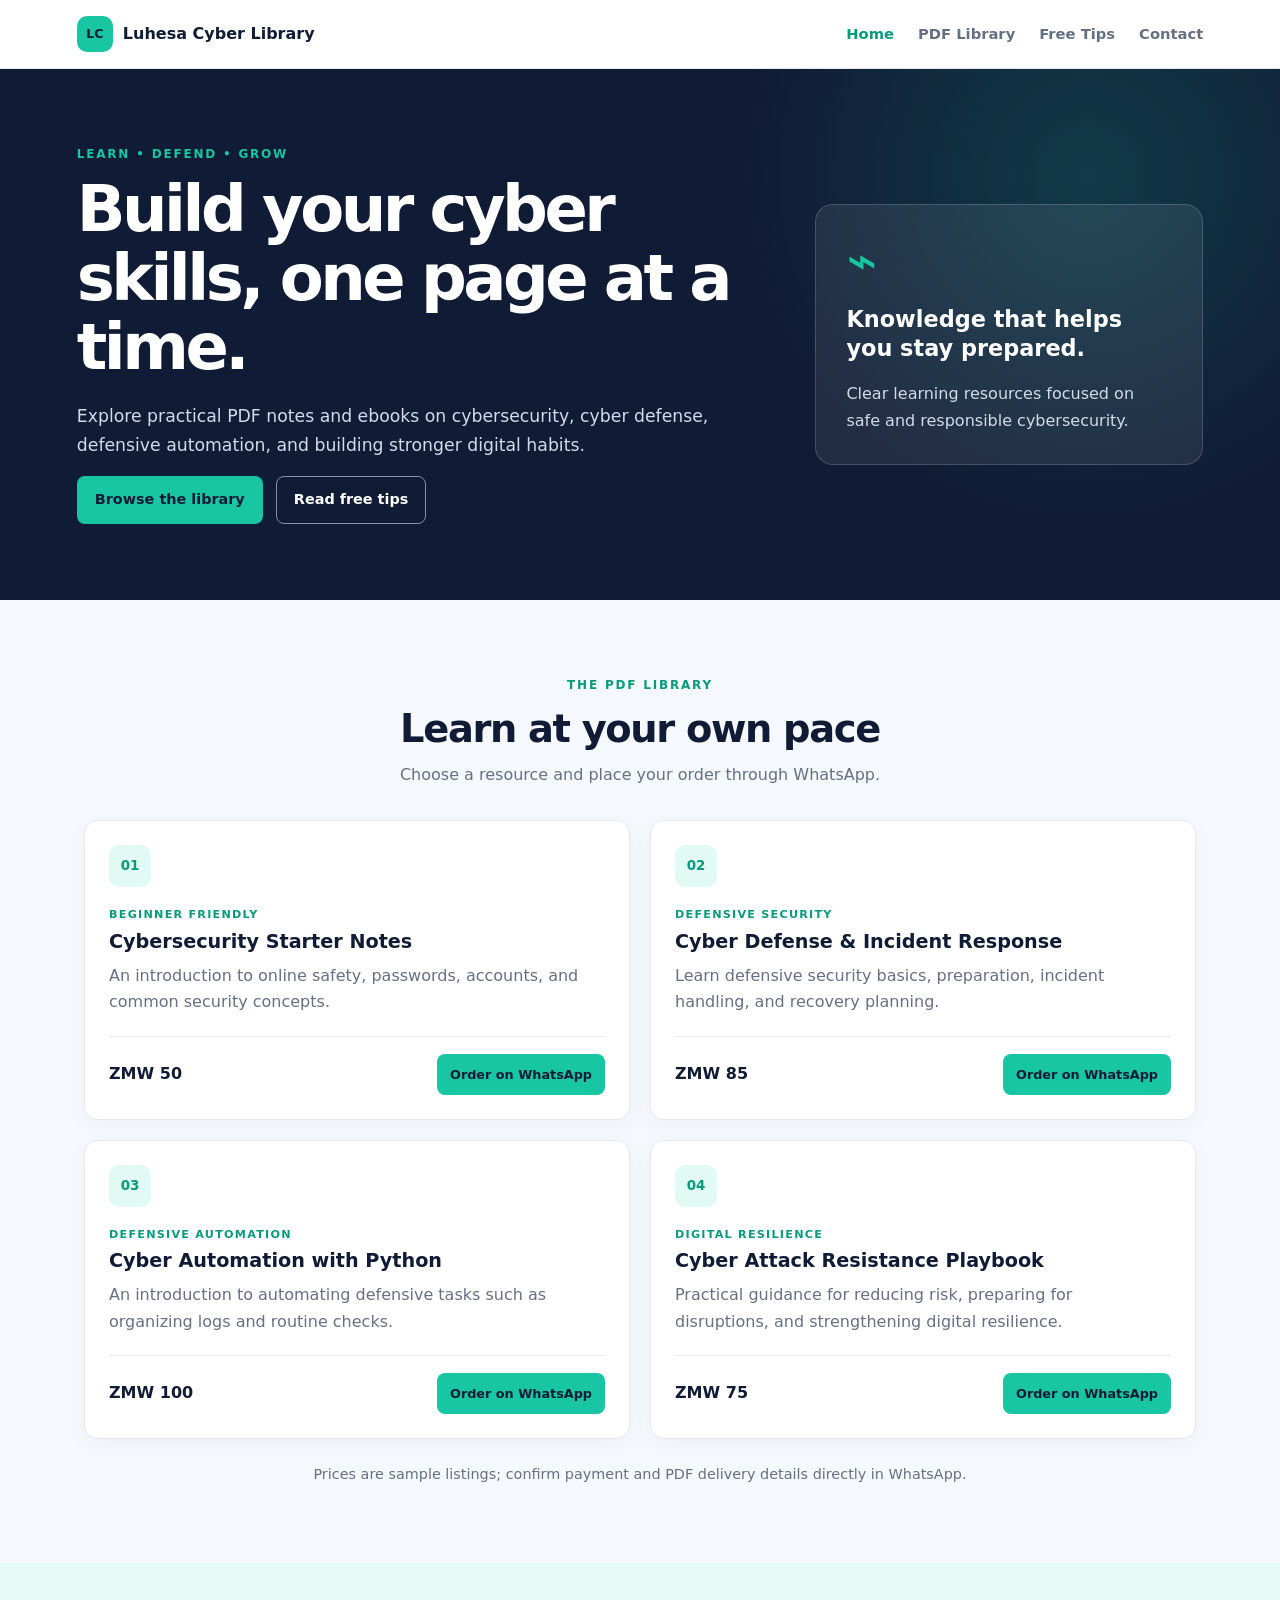
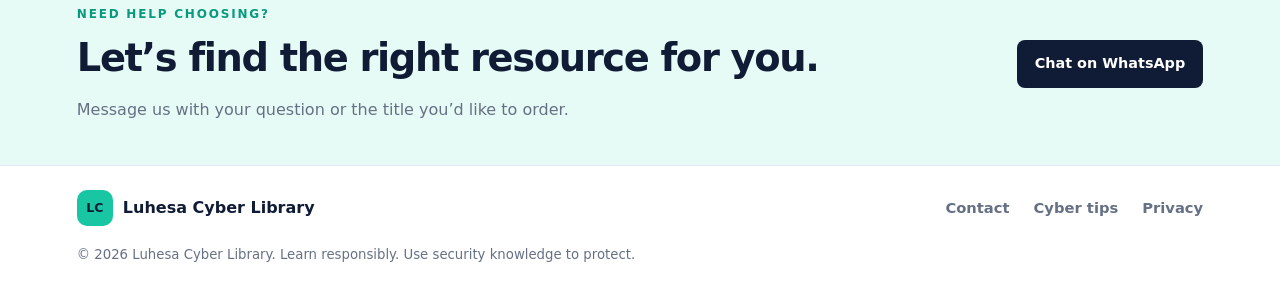
==== index.html @ 553027de "Add cybersecurity PDF storefront website" ====
<!DOCTYPE html>
<html lang="en">
<head>
  <meta charset="UTF-8">
  <meta name="viewport" content="width=device-width, initial-scale=1">
  <meta name="description" content="PDF notes and ebooks about cybersecurity, cyber defense, defensive automation, and cyber resilience.">
  <title>Luhesa Cyber Library | Cybersecurity PDFs</title>
  <link rel="stylesheet" href="style.css">
</head>
<body>
  <header class="site-header">
    <a class="brand" href="index.html"><span class="brand-mark">LC</span> Luhesa Cyber Library</a>
    <nav aria-label="Main navigation">
      <a href="index.html" aria-current="page">Home</a>
      <a href="#books">PDF Library</a>
      <a href="tips.html">Free Tips</a>
      <a href="contact.html">Contact</a>
    </nav>
  </header>
  <main>
    <section class="hero">
      <div>
        <p class="eyebrow">LEARN • DEFEND • GROW</p>
        <h1>Build your cyber skills, one page at a time.</h1>
        <p class="hero-intro">Explore practical PDF notes and ebooks on cybersecurity, cyber defense, defensive automation, and building stronger digital habits.</p>
        <a class="button button-primary" href="#books">Browse the library</a>
        <a class="button button-outline" href="tips.html">Read free tips</a>
      </div>
      <aside class="hero-card">
        <span class="hero-icon" aria-hidden="true">⌁</span>
        <h2>Knowledge that helps you stay prepared.</h2>
        <p>Clear learning resources focused on safe and responsible cybersecurity.</p>
      </aside>
    </section>
    <section class="section" id="books">
      <div class="section-heading">
        <p class="eyebrow">THE PDF LIBRARY</p>
        <h2>Learn at your own pace</h2>
        <p>Choose a resource and place your order through WhatsApp.</p>
      </div>
      <div class="product-grid">
        <article class="product-card">
          <div class="product-icon">01</div><p class="category">BEGINNER FRIENDLY</p>
          <h3>Cybersecurity Starter Notes</h3>
          <p>An introduction to online safety, passwords, accounts, and common security concepts.</p>
          <div class="product-bottom"><strong class="price">ZMW 50</strong><a class="button button-small" href="https://wa.me/260964242278?text=Hello%2C%20I%27d%20like%20to%20order%20Cybersecurity%20Starter%20Notes.">Order on WhatsApp</a></div>
        </article>
        <article class="product-card">
          <div class="product-icon">02</div><p class="category">DEFENSIVE SECURITY</p>
          <h3>Cyber Defense &amp; Incident Response</h3>
          <p>Learn defensive security basics, preparation, incident handling, and recovery planning.</p>
          <div class="product-bottom"><strong class="price">ZMW 85</strong><a class="button button-small" href="https://wa.me/260964242278?text=Hello%2C%20I%27d%20like%20to%20order%20Cyber%20Defense%20and%20Incident%20Response.">Order on WhatsApp</a></div>
        </article>
        <article class="product-card">
          <div class="product-icon">03</div><p class="category">DEFENSIVE AUTOMATION</p>
          <h3>Cyber Automation with Python</h3>
          <p>An introduction to automating defensive tasks such as organizing logs and routine checks.</p>
          <div class="product-bottom"><strong class="price">ZMW 100</strong><a class="button button-small" href="https://wa.me/260964242278?text=Hello%2C%20I%27d%20like%20to%20order%20Cyber%20Automation%20with%20Python.">Order on WhatsApp</a></div>
        </article>
        <article class="product-card">
          <div class="product-icon">04</div><p class="category">DIGITAL RESILIENCE</p>
          <h3>Cyber Attack Resistance Playbook</h3>
          <p>Practical guidance for reducing risk, preparing for disruptions, and strengthening digital resilience.</p>
          <div class="product-bottom"><strong class="price">ZMW 75</strong><a class="button button-small" href="https://wa.me/260964242278?text=Hello%2C%20I%27d%20like%20to%20order%20Cyber%20Attack%20Resistance%20Playbook.">Order on WhatsApp</a></div>
        </article>
      </div>
      <p class="order-note">Prices are sample listings; confirm payment and PDF delivery details directly in WhatsApp.</p>
    </section>
    <section class="callout">
      <div><p class="eyebrow">NEED HELP CHOOSING?</p><h2>Let’s find the right resource for you.</h2><p>Message us with your question or the title you’d like to order.</p></div>
      <a class="button button-light" href="https://wa.me/260964242278?text=Hello%2C%20I%20have%20a%20question%20about%20your%20PDF%20resources.">Chat on WhatsApp</a>
    </section>
  </main>
  <footer class="site-footer">
    <a class="brand" href="index.html"><span class="brand-mark">LC</span> Luhesa Cyber Library</a>
    <div class="footer-links"><a href="contact.html">Contact</a><a href="tips.html">Cyber tips</a><a href="privacy.html">Privacy</a></div>
    <p>© 2026 Luhesa Cyber Library. Learn responsibly. Use security knowledge to protect.</p>
  </footer>
</body>
</html>
---- style.css ----
:root {
  --navy: #101b35;
  --navy-light: #1b2b4d;
  --teal: #18c6a3;
  --teal-dark: #079a7d;
  --ink: #1b2540;
  --muted: #667085;
  --paper: #f5f8fc;
  --white: #fff;
  --line: #e4e9f1;
  --shadow: 0 16px 38px rgba(16, 27, 53, .09);
}
* { box-sizing: border-box; }
html { scroll-behavior: smooth; }
body { margin: 0; background: var(--paper); color: var(--ink); font-family: Inter, ui-sans-serif, system-ui, -apple-system, BlinkMacSystemFont, "Segoe UI", sans-serif; line-height: 1.65; }
a { color: inherit; }
.site-header { align-items: center; background: var(--white); border-bottom: 1px solid var(--line); display: flex; justify-content: space-between; padding: 16px max(6%, calc((100% - 1160px) / 2)); }
.brand { align-items: center; color: var(--navy); display: inline-flex; font-size: 1rem; font-weight: 800; gap: 10px; text-decoration: none; }
.brand-mark { align-items: center; background: var(--teal); border-radius: 10px; color: var(--navy); display: inline-flex; font-size: .78rem; height: 36px; justify-content: center; width: 36px; }
nav, .footer-links { align-items: center; display: flex; flex-wrap: wrap; gap: 24px; }
nav a, .footer-links a { color: var(--muted); font-size: .92rem; font-weight: 650; text-decoration: none; }
nav a:hover, nav a[aria-current="page"], .footer-links a:hover { color: var(--teal-dark); }
.hero { align-items: center; background: radial-gradient(circle at 85% 20%, rgba(24,198,163,.18), transparent 30%), var(--navy); color: var(--white); display: grid; gap: 60px; grid-template-columns: 1.4fr .8fr; min-height: 430px; padding: 76px max(6%, calc((100% - 1160px) / 2)); }
.hero h1 { font-size: clamp(2.4rem, 5vw, 4.3rem); letter-spacing: -.055em; line-height: 1.08; margin: 10px 0 20px; max-width: 720px; }
.hero-intro { color: #d3dbea; font-size: 1.08rem; max-width: 650px; }
.eyebrow { color: var(--teal-dark); font-size: .75rem; font-weight: 850; letter-spacing: .15em; margin: 0 0 10px; }
.hero .eyebrow { color: var(--teal); }
.button { align-items: center; border: 1px solid transparent; border-radius: 8px; display: inline-flex; font-size: .9rem; font-weight: 750; justify-content: center; padding: 11px 17px; text-decoration: none; transition: transform .15s ease, background .15s ease; }
.button:hover { transform: translateY(-2px); }
.button-primary, .button-small { background: var(--teal); color: var(--navy); }
.button-primary:hover, .button-small:hover { background: #43dfbd; }
.button-outline { border-color: #8390a9; color: var(--white); margin-left: 8px; }
.button-outline:hover { background: rgba(255,255,255,.08); }
.hero-card { background: rgba(255,255,255,.08); border: 1px solid rgba(255,255,255,.16); border-radius: 18px; padding: 30px; }
.hero-icon { color: var(--teal); display: block; font-size: 3.2rem; line-height: 1; }
.hero-card h2 { font-size: 1.4rem; line-height: 1.3; }
.hero-card p { color: #d3dbea; margin-bottom: 0; }
.section { margin: 0 auto; max-width: 1160px; padding: 76px 24px; }
.section-heading { margin-bottom: 32px; text-align: center; }
.section-heading h2, .callout h2, .page-heading h1 { color: var(--navy); font-size: clamp(1.9rem, 3vw, 2.6rem); letter-spacing: -.035em; line-height: 1.2; margin: 0 0 10px; }
.section-heading > p:last-child { color: var(--muted); margin: 0; }
.product-grid { display: grid; gap: 20px; grid-template-columns: repeat(2, 1fr); }
.product-card { background: var(--white); border: 1px solid var(--line); border-radius: 14px; box-shadow: 0 6px 20px rgba(16,27,53,.035); display: flex; flex-direction: column; padding: 24px; }
.product-icon { align-items: center; background: #e1fbf4; border-radius: 10px; color: var(--teal-dark); display: flex; font-size: .84rem; font-weight: 850; height: 42px; justify-content: center; width: 42px; }
.category { color: var(--teal-dark); font-size: .7rem; font-weight: 850; letter-spacing: .11em; margin: 19px 0 4px; }
.product-card h3 { color: var(--navy); font-size: 1.2rem; line-height: 1.35; margin: 0 0 8px; }
.product-card > p:not(.category) { color: var(--muted); margin: 0 0 20px; }
.product-bottom { align-items: center; border-top: 1px solid var(--line); display: flex; gap: 12px; justify-content: space-between; margin-top: auto; padding-top: 17px; }
.price { color: var(--navy); white-space: nowrap; }
.button-small { font-size: .8rem; padding: 9px 12px; }
.order-note { color: var(--muted); font-size: .9rem; margin: 24px 0 0; text-align: center; }
.callout { align-items: center; background: #e7fbf6; display: flex; gap: 24px; justify-content: space-between; padding: 42px max(6%, calc((100% - 1160px) / 2)); }
.callout p:last-child { color: var(--muted); margin-bottom: 0; }
.button-light { background: var(--navy); color: var(--white); flex-shrink: 0; }
.button-light:hover { background: var(--navy-light); }
.site-footer { align-items: center; background: var(--white); border-top: 1px solid var(--line); display: flex; flex-wrap: wrap; gap: 18px 30px; justify-content: space-between; padding: 24px max(6%, calc((100% - 1160px) / 2)); }
.site-footer > p { color: var(--muted); flex-basis: 100%; font-size: .83rem; margin: 0; }
.page-main { margin: 0 auto; max-width: 900px; min-height: 60vh; padding: 66px 24px 80px; }
.page-heading { margin-bottom: 30px; }
.page-heading > p:last-child { color: var(--muted); font-size: 1.05rem; max-width: 700px; }
.content-card { background: var(--white); border: 1px solid var(--line); border-radius: 14px; box-shadow: var(--shadow); margin: 18px 0; padding: 26px; }
.content-card h2, .content-card h3 { color: var(--navy); line-height: 1.3; }
.content-card h2:first-child, .content-card h3:first-child { margin-top: 0; }
.content-card p, .content-card li { color: #596579; }
.content-card li { margin: 8px 0; }
.contact-actions { display: flex; flex-wrap: wrap; gap: 12px; margin-top: 20px; }
.text-link { color: var(--teal-dark); font-weight: 700; }
@media (max-width: 760px) {
  .site-header { align-items: flex-start; flex-direction: column; gap: 14px; }
  nav { gap: 12px 18px; }
  .hero { gap: 30px; grid-template-columns: 1fr; padding-bottom: 52px; padding-top: 58px; }
  .product-grid { grid-template-columns: 1fr; }
  .callout { align-items: flex-start; flex-direction: column; }
  .site-footer { align-items: flex-start; flex-direction: column; }
}
@media (max-width: 420px) {
  .product-bottom { align-items: flex-start; flex-direction: column; }
  .button-outline { margin: 10px 0 0; }
  .hero-content .button { margin-right: 5px; }
}
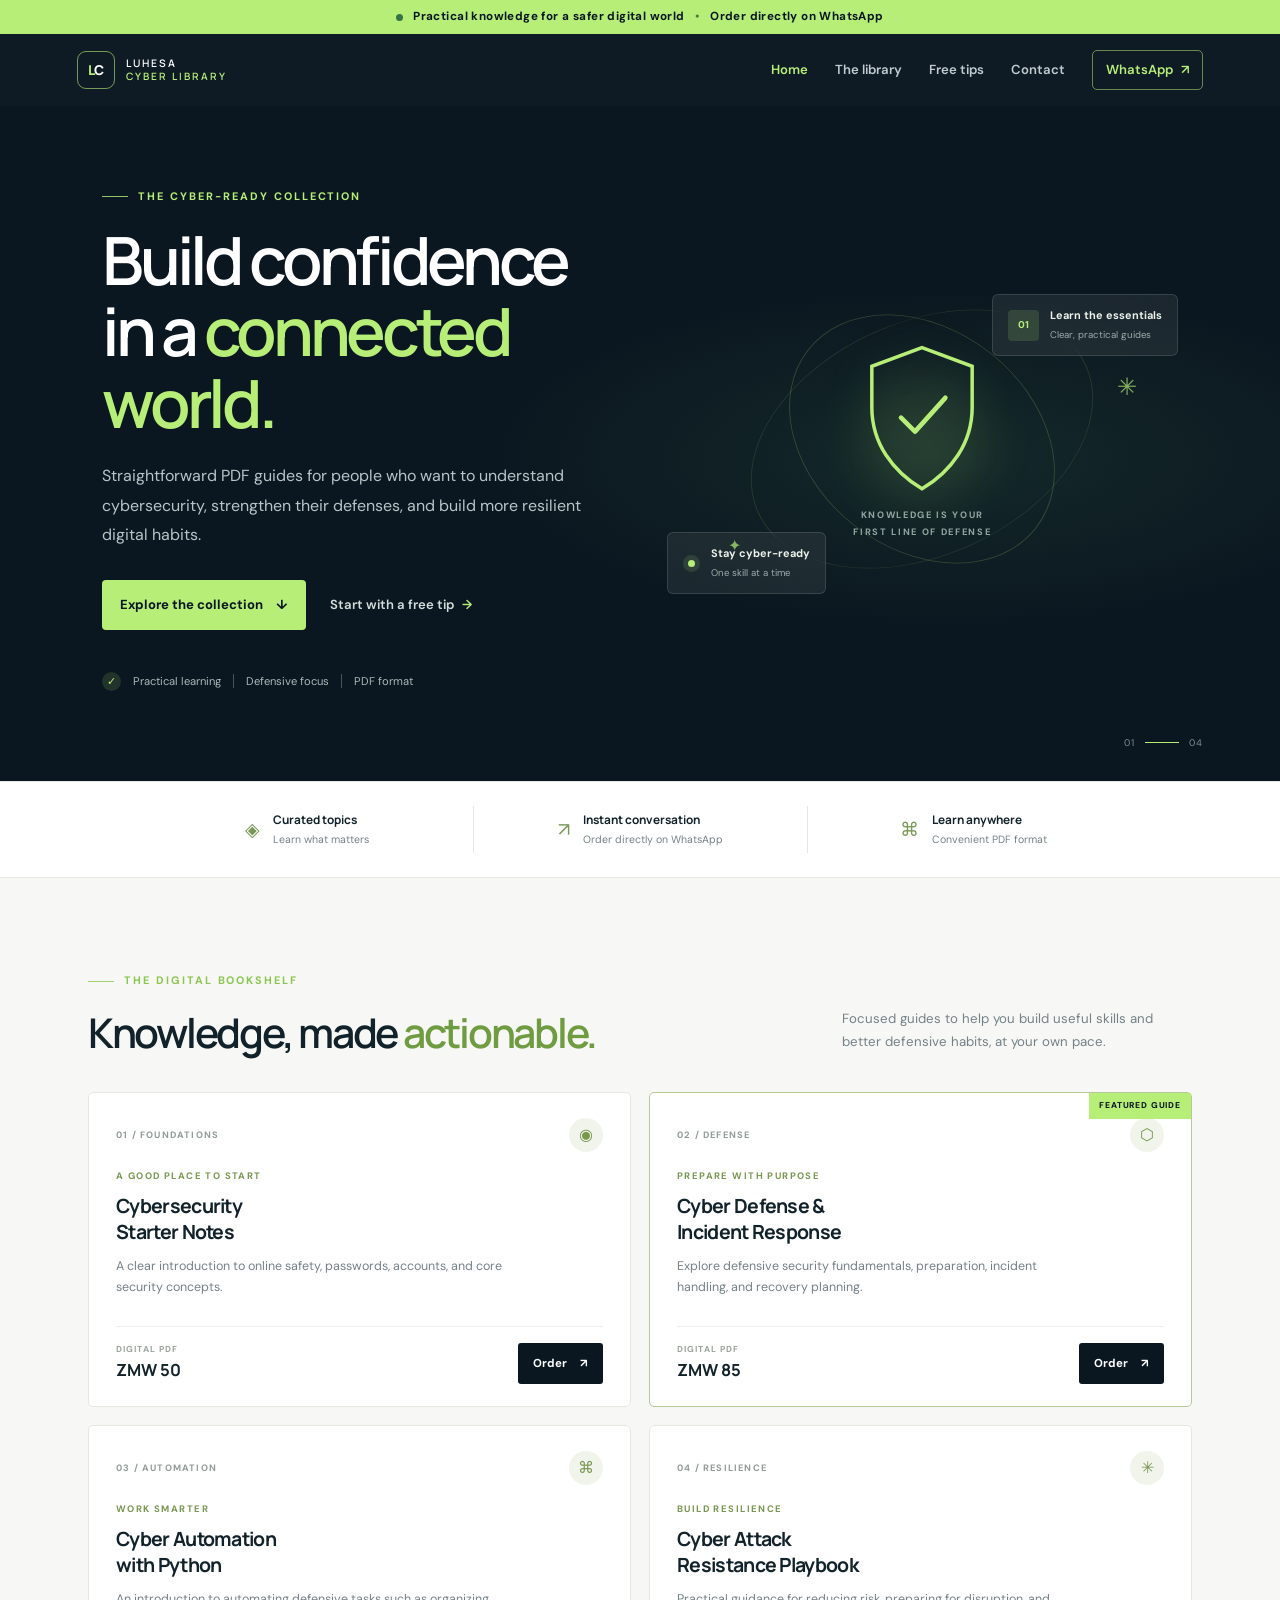
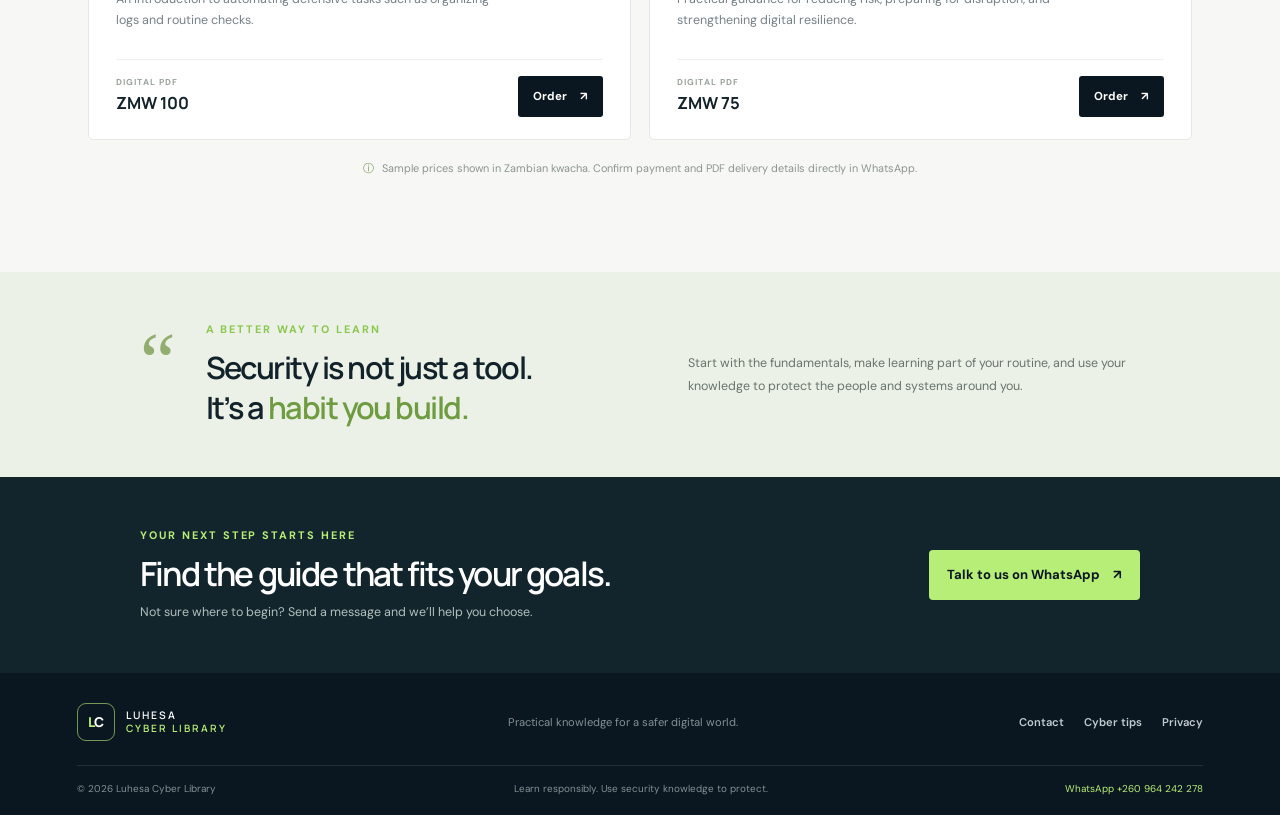
==== commit b6c39e22: "Upgrade storefront to premium design" ====
--- a/index.html
+++ b/index.html
@@ -3,78 +3,93 @@
 <head>
   <meta charset="UTF-8">
   <meta name="viewport" content="width=device-width, initial-scale=1">
-  <meta name="description" content="PDF notes and ebooks about cybersecurity, cyber defense, defensive automation, and cyber resilience.">
-  <title>Luhesa Cyber Library | Cybersecurity PDFs</title>
+  <meta name="description" content="Practical cybersecurity PDF notes and ebooks on cyber defense, defensive automation, and digital resilience.">
+  <meta name="theme-color" content="#0b1720">
+  <title>Luhesa Cyber Library | Practical Cybersecurity Guides</title>
   <link rel="stylesheet" href="style.css">
 </head>
 <body>
+  <div class="announcement"><span class="announcement-dot"></span> Practical knowledge for a safer digital world <span class="announcement-divider">•</span> Order directly on WhatsApp</div>
   <header class="site-header">
-    <a class="brand" href="index.html"><span class="brand-mark">LC</span> Luhesa Cyber Library</a>
+    <a class="brand" href="index.html" aria-label="Luhesa Cyber Library home"><span class="brand-mark">L<span>C</span></span><span class="brand-name">LUHESA <b>CYBER LIBRARY</b></span></a>
     <nav aria-label="Main navigation">
       <a href="index.html" aria-current="page">Home</a>
-      <a href="#books">PDF Library</a>
-      <a href="tips.html">Free Tips</a>
+      <a href="#books">The library</a>
+      <a href="tips.html">Free tips</a>
       <a href="contact.html">Contact</a>
+      <a class="nav-cta" href="https://wa.me/260964242278?text=Hello%2C%20I%27d%20like%20to%20ask%20about%20your%20cybersecurity%20PDF%20library.">WhatsApp <span aria-hidden="true">↗</span></a>
     </nav>
   </header>
+
   <main>
     <section class="hero">
-      <div>
-        <p class="eyebrow">LEARN • DEFEND • GROW</p>
-        <h1>Build your cyber skills, one page at a time.</h1>
-        <p class="hero-intro">Explore practical PDF notes and ebooks on cybersecurity, cyber defense, defensive automation, and building stronger digital habits.</p>
-        <a class="button button-primary" href="#books">Browse the library</a>
-        <a class="button button-outline" href="tips.html">Read free tips</a>
+      <div class="hero-copy">
+        <p class="eyebrow"><span class="eyebrow-line"></span> THE CYBER-READY COLLECTION</p>
+        <h1>Build confidence<br>in a <em>connected world.</em></h1>
+        <p class="hero-intro">Straightforward PDF guides for people who want to understand cybersecurity, strengthen their defenses, and build more resilient digital habits.</p>
+        <div class="hero-actions">
+          <a class="button button-primary" href="#books">Explore the collection <span aria-hidden="true">↓</span></a>
+          <a class="text-action" href="tips.html">Start with a free tip <span aria-hidden="true">→</span></a>
+        </div>
+        <div class="hero-proof"><span class="proof-icon" aria-hidden="true">✓</span><span>Practical learning</span><span class="proof-divider"></span><span>Defensive focus</span><span class="proof-divider"></span><span>PDF format</span></div>
       </div>
-      <aside class="hero-card">
-        <span class="hero-icon" aria-hidden="true">⌁</span>
-        <h2>Knowledge that helps you stay prepared.</h2>
-        <p>Clear learning resources focused on safe and responsible cybersecurity.</p>
-      </aside>
+      <div class="hero-art" aria-label="Cybersecurity learning illustration">
+        <div class="orbit orbit-one"></div><div class="orbit orbit-two"></div>
+        <div class="shield-card"><span class="shield-glow"></span><svg viewBox="0 0 120 140" role="img" aria-label="Shield icon"><path d="M60 8 103 24v35c0 31-18 55-43 70C35 114 17 90 17 59V24L60 8Z" fill="none" stroke="currentColor" stroke-width="3"/><path d="m42 68 12 12 26-29" fill="none" stroke="currentColor" stroke-linecap="round" stroke-linejoin="round" stroke-width="4"/></svg><span class="shield-caption">KNOWLEDGE IS YOUR<br>FIRST LINE OF DEFENSE</span></div>
+        <div class="floating-note note-top"><span class="mini-icon">01</span><span><b>Learn the essentials</b><small>Clear, practical guides</small></span></div>
+        <div class="floating-note note-bottom"><span class="status-pulse"></span><span><b>Stay cyber-ready</b><small>One skill at a time</small></span></div>
+        <span class="art-spark spark-one">✳</span><span class="art-spark spark-two">✦</span>
+      </div>
+      <div class="hero-index">01 <span></span> 04</div>
     </section>
-    <section class="section" id="books">
+
+    <section class="value-strip" aria-label="Store benefits">
+      <div><span class="value-symbol">◈</span><span><b>Curated topics</b><small>Learn what matters</small></span></div>
+      <div><span class="value-symbol">↗</span><span><b>Instant conversation</b><small>Order directly on WhatsApp</small></span></div>
+      <div><span class="value-symbol">⌘</span><span><b>Learn anywhere</b><small>Convenient PDF format</small></span></div>
+    </section>
+
+    <section class="section library-section" id="books">
       <div class="section-heading">
-        <p class="eyebrow">THE PDF LIBRARY</p>
-        <h2>Learn at your own pace</h2>
-        <p>Choose a resource and place your order through WhatsApp.</p>
+        <div><p class="eyebrow"><span class="eyebrow-line"></span> THE DIGITAL BOOKSHELF</p><h2>Knowledge, made <em>actionable.</em></h2></div>
+        <p>Focused guides to help you build useful skills and better defensive habits, at your own pace.</p>
       </div>
       <div class="product-grid">
         <article class="product-card">
-          <div class="product-icon">01</div><p class="category">BEGINNER FRIENDLY</p>
-          <h3>Cybersecurity Starter Notes</h3>
-          <p>An introduction to online safety, passwords, accounts, and common security concepts.</p>
-          <div class="product-bottom"><strong class="price">ZMW 50</strong><a class="button button-small" href="https://wa.me/260964242278?text=Hello%2C%20I%27d%20like%20to%20order%20Cybersecurity%20Starter%20Notes.">Order on WhatsApp</a></div>
+          <div class="product-topline"><span class="product-number">01 / FOUNDATIONS</span><span class="product-symbol">◉</span></div>
+          <p class="category">A GOOD PLACE TO START</p><h3>Cybersecurity<br>Starter Notes</h3>
+          <p class="product-description">A clear introduction to online safety, passwords, accounts, and core security concepts.</p>
+          <div class="product-bottom"><div><small class="price-label">DIGITAL PDF</small><strong class="price">ZMW 50</strong></div><a class="button button-small" href="https://wa.me/260964242278?text=Hello%2C%20I%27d%20like%20to%20order%20Cybersecurity%20Starter%20Notes.">Order <span aria-hidden="true">↗</span></a></div>
+        </article>
+        <article class="product-card featured-card">
+          <div class="featured-ribbon">FEATURED GUIDE</div><div class="product-topline"><span class="product-number">02 / DEFENSE</span><span class="product-symbol">⬡</span></div>
+          <p class="category">PREPARE WITH PURPOSE</p><h3>Cyber Defense &amp;<br>Incident Response</h3>
+          <p class="product-description">Explore defensive security fundamentals, preparation, incident handling, and recovery planning.</p>
+          <div class="product-bottom"><div><small class="price-label">DIGITAL PDF</small><strong class="price">ZMW 85</strong></div><a class="button button-small" href="https://wa.me/260964242278?text=Hello%2C%20I%27d%20like%20to%20order%20Cyber%20Defense%20and%20Incident%20Response.">Order <span aria-hidden="true">↗</span></a></div>
         </article>
         <article class="product-card">
-          <div class="product-icon">02</div><p class="category">DEFENSIVE SECURITY</p>
-          <h3>Cyber Defense &amp; Incident Response</h3>
-          <p>Learn defensive security basics, preparation, incident handling, and recovery planning.</p>
-          <div class="product-bottom"><strong class="price">ZMW 85</strong><a class="button button-small" href="https://wa.me/260964242278?text=Hello%2C%20I%27d%20like%20to%20order%20Cyber%20Defense%20and%20Incident%20Response.">Order on WhatsApp</a></div>
+          <div class="product-topline"><span class="product-number">03 / AUTOMATION</span><span class="product-symbol">⌘</span></div>
+          <p class="category">WORK SMARTER</p><h3>Cyber Automation<br>with Python</h3>
+          <p class="product-description">An introduction to automating defensive tasks such as organizing logs and routine checks.</p>
+          <div class="product-bottom"><div><small class="price-label">DIGITAL PDF</small><strong class="price">ZMW 100</strong></div><a class="button button-small" href="https://wa.me/260964242278?text=Hello%2C%20I%27d%20like%20to%20order%20Cyber%20Automation%20with%20Python.">Order <span aria-hidden="true">↗</span></a></div>
         </article>
         <article class="product-card">
-          <div class="product-icon">03</div><p class="category">DEFENSIVE AUTOMATION</p>
-          <h3>Cyber Automation with Python</h3>
-          <p>An introduction to automating defensive tasks such as organizing logs and routine checks.</p>
-          <div class="product-bottom"><strong class="price">ZMW 100</strong><a class="button button-small" href="https://wa.me/260964242278?text=Hello%2C%20I%27d%20like%20to%20order%20Cyber%20Automation%20with%20Python.">Order on WhatsApp</a></div>
-        </article>
-        <article class="product-card">
-          <div class="product-icon">04</div><p class="category">DIGITAL RESILIENCE</p>
-          <h3>Cyber Attack Resistance Playbook</h3>
-          <p>Practical guidance for reducing risk, preparing for disruptions, and strengthening digital resilience.</p>
-          <div class="product-bottom"><strong class="price">ZMW 75</strong><a class="button button-small" href="https://wa.me/260964242278?text=Hello%2C%20I%27d%20like%20to%20order%20Cyber%20Attack%20Resistance%20Playbook.">Order on WhatsApp</a></div>
+          <div class="product-topline"><span class="product-number">04 / RESILIENCE</span><span class="product-symbol">✳</span></div>
+          <p class="category">BUILD RESILIENCE</p><h3>Cyber Attack<br>Resistance Playbook</h3>
+          <p class="product-description">Practical guidance for reducing risk, preparing for disruption, and strengthening digital resilience.</p>
+          <div class="product-bottom"><div><small class="price-label">DIGITAL PDF</small><strong class="price">ZMW 75</strong></div><a class="button button-small" href="https://wa.me/260964242278?text=Hello%2C%20I%27d%20like%20to%20order%20Cyber%20Attack%20Resistance%20Playbook.">Order <span aria-hidden="true">↗</span></a></div>
         </article>
       </div>
-      <p class="order-note">Prices are sample listings; confirm payment and PDF delivery details directly in WhatsApp.</p>
+      <p class="order-note"><span aria-hidden="true">ⓘ</span> Sample prices shown in Zambian kwacha. Confirm payment and PDF delivery details directly in WhatsApp.</p>
     </section>
-    <section class="callout">
-      <div><p class="eyebrow">NEED HELP CHOOSING?</p><h2>Let’s find the right resource for you.</h2><p>Message us with your question or the title you’d like to order.</p></div>
-      <a class="button button-light" href="https://wa.me/260964242278?text=Hello%2C%20I%20have%20a%20question%20about%20your%20PDF%20resources.">Chat on WhatsApp</a>
+
+    <section class="editorial-band">
+      <div class="editorial-mark">“</div><div><p class="eyebrow">A BETTER WAY TO LEARN</p><h2>Security is not just a tool.<br>It’s a <em>habit you build.</em></h2></div><p>Start with the fundamentals, make learning part of your routine, and use your knowledge to protect the people and systems around you.</p>
     </section>
+
+    <section class="callout"><div><p class="eyebrow">YOUR NEXT STEP STARTS HERE</p><h2>Find the guide that fits your goals.</h2><p>Not sure where to begin? Send a message and we’ll help you choose.</p></div><a class="button button-light" href="https://wa.me/260964242278?text=Hello%2C%20please%20help%20me%20choose%20a%20cybersecurity%20PDF%20guide.">Talk to us on WhatsApp <span aria-hidden="true">↗</span></a></section>
   </main>
-  <footer class="site-footer">
-    <a class="brand" href="index.html"><span class="brand-mark">LC</span> Luhesa Cyber Library</a>
-    <div class="footer-links"><a href="contact.html">Contact</a><a href="tips.html">Cyber tips</a><a href="privacy.html">Privacy</a></div>
-    <p>© 2026 Luhesa Cyber Library. Learn responsibly. Use security knowledge to protect.</p>
-  </footer>
+
+  <footer class="site-footer"><div class="footer-main"><a class="brand brand-footer" href="index.html"><span class="brand-mark">L<span>C</span></span><span class="brand-name">LUHESA <b>CYBER LIBRARY</b></span></a><p>Practical knowledge for a safer digital world.</p><div class="footer-links"><a href="contact.html">Contact</a><a href="tips.html">Cyber tips</a><a href="privacy.html">Privacy</a></div></div><div class="footer-bottom"><span>© 2026 Luhesa Cyber Library</span><span>Learn responsibly. Use security knowledge to protect.</span><a href="https://wa.me/260964242278">WhatsApp +260 964 242 278</a></div></footer>
 </body>
 </html>
--- a/style.css
+++ b/style.css
@@ -1,80 +1,166 @@
+@import url('https://fonts.googleapis.com/css2?family=DM+Sans:wght@400;500;600;700&family=Manrope:wght@400;500;600;700;800&display=swap');
+
 :root {
-  --navy: #101b35;
-  --navy-light: #1b2b4d;
-  --teal: #18c6a3;
-  --teal-dark: #079a7d;
-  --ink: #1b2540;
-  --muted: #667085;
-  --paper: #f5f8fc;
+  --ink: #12222a;
+  --deep: #0b1720;
+  --deep-soft: #12252d;
+  --green: #b7ee78;
+  --green-dark: #8bc64e;
+  --paper: #f7f8f5;
   --white: #fff;
-  --line: #e4e9f1;
-  --shadow: 0 16px 38px rgba(16, 27, 53, .09);
+  --muted: #748087;
+  --line: #e5e9e3;
+  --shadow: 0 18px 55px rgba(11, 23, 32, .09);
 }
 * { box-sizing: border-box; }
-html { scroll-behavior: smooth; }
-body { margin: 0; background: var(--paper); color: var(--ink); font-family: Inter, ui-sans-serif, system-ui, -apple-system, BlinkMacSystemFont, "Segoe UI", sans-serif; line-height: 1.65; }
+html { scroll-behavior: smooth; scroll-padding-top: 90px; }
+body { margin: 0; background: var(--paper); color: var(--ink); font-family: 'DM Sans', sans-serif; line-height: 1.65; }
 a { color: inherit; }
-.site-header { align-items: center; background: var(--white); border-bottom: 1px solid var(--line); display: flex; justify-content: space-between; padding: 16px max(6%, calc((100% - 1160px) / 2)); }
-.brand { align-items: center; color: var(--navy); display: inline-flex; font-size: 1rem; font-weight: 800; gap: 10px; text-decoration: none; }
-.brand-mark { align-items: center; background: var(--teal); border-radius: 10px; color: var(--navy); display: inline-flex; font-size: .78rem; height: 36px; justify-content: center; width: 36px; }
-nav, .footer-links { align-items: center; display: flex; flex-wrap: wrap; gap: 24px; }
-nav a, .footer-links a { color: var(--muted); font-size: .92rem; font-weight: 650; text-decoration: none; }
-nav a:hover, nav a[aria-current="page"], .footer-links a:hover { color: var(--teal-dark); }
-.hero { align-items: center; background: radial-gradient(circle at 85% 20%, rgba(24,198,163,.18), transparent 30%), var(--navy); color: var(--white); display: grid; gap: 60px; grid-template-columns: 1.4fr .8fr; min-height: 430px; padding: 76px max(6%, calc((100% - 1160px) / 2)); }
-.hero h1 { font-size: clamp(2.4rem, 5vw, 4.3rem); letter-spacing: -.055em; line-height: 1.08; margin: 10px 0 20px; max-width: 720px; }
-.hero-intro { color: #d3dbea; font-size: 1.08rem; max-width: 650px; }
-.eyebrow { color: var(--teal-dark); font-size: .75rem; font-weight: 850; letter-spacing: .15em; margin: 0 0 10px; }
-.hero .eyebrow { color: var(--teal); }
-.button { align-items: center; border: 1px solid transparent; border-radius: 8px; display: inline-flex; font-size: .9rem; font-weight: 750; justify-content: center; padding: 11px 17px; text-decoration: none; transition: transform .15s ease, background .15s ease; }
+.announcement { align-items: center; background: var(--green); color: var(--deep); display: flex; font-size: .73rem; font-weight: 700; gap: 10px; justify-content: center; letter-spacing: .035em; min-height: 34px; padding: 5px 16px; text-align: center; }
+.announcement-dot, .status-pulse { background: #347545; border-radius: 50%; display: inline-block; height: 7px; width: 7px; }
+.announcement-divider { opacity: .55; }
+.site-header { align-items: center; background: rgba(11, 23, 32, .98); color: var(--white); display: flex; justify-content: space-between; padding: 16px max(6%, calc((100% - 1180px) / 2)); position: sticky; top: 0; z-index: 20; }
+.brand { align-items: center; color: inherit; display: inline-flex; gap: 11px; text-decoration: none; }
+.brand-mark { align-items: center; border: 1px solid rgba(183,238,120,.6); border-radius: 9px; color: var(--green); display: inline-flex; font: 800 .85rem 'Manrope', sans-serif; height: 38px; justify-content: center; letter-spacing: -.08em; width: 38px; }
+.brand-mark span { color: var(--white); }
+.brand-name { display: grid; font: 600 .65rem/1.35 'Manrope', sans-serif; letter-spacing: .19em; }
+.brand-name b { color: var(--green); font-size: .63rem; font-weight: 600; }
+nav, .footer-links { align-items: center; display: flex; flex-wrap: wrap; gap: 27px; }
+nav a, .footer-links a { color: #c1cbd0; font-size: .82rem; font-weight: 600; text-decoration: none; transition: color .18s ease; }
+nav a:hover, nav a[aria-current="page"], .footer-links a:hover { color: var(--green); }
+nav .nav-cta { border: 1px solid rgba(183,238,120,.52); border-radius: 5px; color: var(--green); padding: 8px 13px; }
+nav .nav-cta span { padding-left: 5px; }
+.hero { align-items: center; background: radial-gradient(ellipse at 74% 52%, rgba(52,104,75,.22), transparent 34%), var(--deep); color: var(--white); display: grid; grid-template-columns: 1.05fr .95fr; min-height: 570px; overflow: hidden; padding: 82px max(8%, calc((100% - 1100px) / 2)) 90px; position: relative; }
+.hero-copy { max-width: 620px; position: relative; z-index: 2; }
+.eyebrow { align-items: center; color: var(--green-dark); display: flex; font-size: .68rem; font-weight: 700; gap: 10px; letter-spacing: .18em; margin: 0 0 18px; }
+.hero .eyebrow { color: var(--green); }
+.eyebrow-line { background: currentColor; display: inline-block; height: 1px; opacity: .8; width: 26px; }
+.hero h1 { font: 600 clamp(2.8rem, 5.2vw, 4.7rem)/1.08 'Manrope', sans-serif; letter-spacing: -.065em; margin: 0 0 22px; }
+h1 em, h2 em { color: var(--green); font-style: normal; }
+.hero-intro { color: #b8c5c7; font-size: 1rem; line-height: 1.85; margin: 0; max-width: 510px; }
+.hero-actions { align-items: center; display: flex; flex-wrap: wrap; gap: 24px; margin-top: 30px; }
+.button { align-items: center; border: 1px solid transparent; border-radius: 4px; display: inline-flex; font-size: .82rem; font-weight: 700; gap: 13px; justify-content: center; padding: 13px 17px; text-decoration: none; transition: transform .18s ease, background .18s ease, color .18s ease; }
 .button:hover { transform: translateY(-2px); }
-.button-primary, .button-small { background: var(--teal); color: var(--navy); }
-.button-primary:hover, .button-small:hover { background: #43dfbd; }
-.button-outline { border-color: #8390a9; color: var(--white); margin-left: 8px; }
-.button-outline:hover { background: rgba(255,255,255,.08); }
-.hero-card { background: rgba(255,255,255,.08); border: 1px solid rgba(255,255,255,.16); border-radius: 18px; padding: 30px; }
-.hero-icon { color: var(--teal); display: block; font-size: 3.2rem; line-height: 1; }
-.hero-card h2 { font-size: 1.4rem; line-height: 1.3; }
-.hero-card p { color: #d3dbea; margin-bottom: 0; }
-.section { margin: 0 auto; max-width: 1160px; padding: 76px 24px; }
-.section-heading { margin-bottom: 32px; text-align: center; }
-.section-heading h2, .callout h2, .page-heading h1 { color: var(--navy); font-size: clamp(1.9rem, 3vw, 2.6rem); letter-spacing: -.035em; line-height: 1.2; margin: 0 0 10px; }
-.section-heading > p:last-child { color: var(--muted); margin: 0; }
-.product-grid { display: grid; gap: 20px; grid-template-columns: repeat(2, 1fr); }
-.product-card { background: var(--white); border: 1px solid var(--line); border-radius: 14px; box-shadow: 0 6px 20px rgba(16,27,53,.035); display: flex; flex-direction: column; padding: 24px; }
-.product-icon { align-items: center; background: #e1fbf4; border-radius: 10px; color: var(--teal-dark); display: flex; font-size: .84rem; font-weight: 850; height: 42px; justify-content: center; width: 42px; }
-.category { color: var(--teal-dark); font-size: .7rem; font-weight: 850; letter-spacing: .11em; margin: 19px 0 4px; }
-.product-card h3 { color: var(--navy); font-size: 1.2rem; line-height: 1.35; margin: 0 0 8px; }
-.product-card > p:not(.category) { color: var(--muted); margin: 0 0 20px; }
-.product-bottom { align-items: center; border-top: 1px solid var(--line); display: flex; gap: 12px; justify-content: space-between; margin-top: auto; padding-top: 17px; }
-.price { color: var(--navy); white-space: nowrap; }
-.button-small { font-size: .8rem; padding: 9px 12px; }
-.order-note { color: var(--muted); font-size: .9rem; margin: 24px 0 0; text-align: center; }
-.callout { align-items: center; background: #e7fbf6; display: flex; gap: 24px; justify-content: space-between; padding: 42px max(6%, calc((100% - 1160px) / 2)); }
-.callout p:last-child { color: var(--muted); margin-bottom: 0; }
-.button-light { background: var(--navy); color: var(--white); flex-shrink: 0; }
-.button-light:hover { background: var(--navy-light); }
-.site-footer { align-items: center; background: var(--white); border-top: 1px solid var(--line); display: flex; flex-wrap: wrap; gap: 18px 30px; justify-content: space-between; padding: 24px max(6%, calc((100% - 1160px) / 2)); }
-.site-footer > p { color: var(--muted); flex-basis: 100%; font-size: .83rem; margin: 0; }
-.page-main { margin: 0 auto; max-width: 900px; min-height: 60vh; padding: 66px 24px 80px; }
+.button-primary { background: var(--green); color: var(--deep); }
+.button-primary:hover, .button-small:hover { background: #cef99a; }
+.text-action { color: #d3dddb; font-size: .82rem; font-weight: 600; text-decoration: none; }
+.text-action span { color: var(--green); padding-left: 5px; }
+.hero-proof { align-items: center; color: #aab8b8; display: flex; flex-wrap: wrap; font-size: .7rem; gap: 12px; margin-top: 42px; }
+.proof-icon { align-items: center; background: rgba(183,238,120,.13); border-radius: 50%; color: var(--green); display: inline-flex; height: 19px; justify-content: center; width: 19px; }
+.proof-divider { background: #46565a; height: 14px; width: 1px; }
+.hero-art { align-items: center; display: flex; height: 400px; justify-content: center; position: relative; }
+.orbit { border: 1px solid rgba(183,238,120,.12); border-radius: 50%; position: absolute; }
+.orbit-one { height: 360px; transform: rotate(-24deg) scaleY(.65); width: 360px; }
+.orbit-two { border-color: rgba(183,238,120,.2); height: 290px; transform: rotate(38deg) scaleY(.76); width: 290px; }
+.shield-card { align-items: center; color: var(--green); display: flex; flex-direction: column; height: 260px; justify-content: center; position: relative; width: 220px; }
+.shield-card svg { filter: drop-shadow(0 0 24px rgba(183,238,120,.15)); height: 164px; position: relative; width: 140px; z-index: 1; }
+.shield-glow { background: rgba(183,238,120,.1); border-radius: 50%; filter: blur(25px); height: 130px; position: absolute; width: 130px; }
+.shield-caption { color: #94a5a2; font-size: .58rem; font-weight: 700; letter-spacing: .18em; line-height: 1.8; margin-top: 5px; text-align: center; }
+.floating-note { align-items: center; backdrop-filter: blur(12px); background: rgba(255,255,255,.07); border: 1px solid rgba(255,255,255,.12); border-radius: 6px; display: flex; gap: 11px; padding: 12px 15px; position: absolute; }
+.floating-note b, .floating-note small { display: block; }
+.floating-note b { color: #edf2eb; font-size: .68rem; }
+.floating-note small { color: #9daead; font-size: .6rem; margin-top: 2px; }
+.note-top { right: 0; top: 55px; }
+.note-bottom { bottom: 45px; left: 0; }
+.mini-icon { align-items: center; background: rgba(183,238,120,.15); border-radius: 4px; color: var(--green); display: flex; font-size: .62rem; font-weight: 700; height: 31px; justify-content: center; width: 31px; }
+.status-pulse { background: var(--green); box-shadow: 0 0 0 5px rgba(183,238,120,.12); margin: 0 5px; }
+.art-spark { color: var(--green); opacity: .7; position: absolute; }
+.spark-one { font-size: 1.5rem; right: 8%; top: 32%; }
+.spark-two { bottom: 20%; font-size: 1rem; left: 12%; }
+.hero-index { align-items: center; bottom: 30px; color: #7e8d8e; display: flex; font-size: .6rem; gap: 10px; letter-spacing: .12em; position: absolute; right: max(6%, calc((100% - 1180px) / 2)); }
+.hero-index span { background: var(--green); height: 1px; width: 34px; }
+.value-strip { background: #fff; border-bottom: 1px solid var(--line); border-top: 1px solid var(--line); display: grid; grid-template-columns: repeat(3, 1fr); padding: 24px max(10%, calc((100% - 1000px) / 2)); }
+.value-strip > div { align-items: center; display: flex; gap: 13px; justify-content: center; padding: 5px 15px; }
+.value-strip > div + div { border-left: 1px solid var(--line); }
+.value-symbol { color: #799855; font-size: 1.2rem; }
+.value-strip b, .value-strip small { display: block; }
+.value-strip b { color: var(--ink); font: 700 .74rem 'Manrope', sans-serif; }
+.value-strip small { color: var(--muted); font-size: .66rem; margin-top: 3px; }
+.section { margin: 0 auto; max-width: 1180px; padding: 94px 38px; }
+.section-heading { align-items: end; display: flex; justify-content: space-between; margin-bottom: 36px; }
+.section-heading h2, .callout h2, .page-heading h1 { color: var(--ink); font: 600 clamp(2rem, 3.2vw, 2.8rem)/1.18 'Manrope', sans-serif; letter-spacing: -.055em; margin: 0; }
+.section-heading h2 em { color: #6f9c40; }
+.section-heading > p { color: var(--muted); font-size: .83rem; line-height: 1.8; margin: 0 0 2px; max-width: 350px; }
+.product-grid { display: grid; gap: 18px; grid-template-columns: repeat(2, 1fr); }
+.product-card { background: var(--white); border: 1px solid var(--line); border-radius: 5px; display: flex; flex-direction: column; min-height: 315px; padding: 25px 27px 22px; position: relative; transition: border-color .2s ease, box-shadow .2s ease, transform .2s ease; }
+.product-card:hover { border-color: #b9c9a7; box-shadow: var(--shadow); transform: translateY(-3px); }
+.product-topline { align-items: center; display: flex; justify-content: space-between; }
+.product-number { color: #919b96; font-size: .58rem; font-weight: 700; letter-spacing: .13em; }
+.product-symbol { align-items: center; background: #f0f4eb; border-radius: 50%; color: #77964e; display: flex; font-size: 1rem; height: 34px; justify-content: center; width: 34px; }
+.category { color: #78974f; font-size: .59rem; font-weight: 700; letter-spacing: .15em; margin: 17px 0 8px; }
+.product-card h3 { color: var(--ink); font: 700 1.22rem/1.35 'Manrope', sans-serif; letter-spacing: -.035em; margin: 0 0 10px; }
+.product-description { color: #758087; font-size: .78rem; line-height: 1.75; margin: 0 0 21px; max-width: 390px; }
+.product-bottom { align-items: end; border-top: 1px solid #edf0eb; display: flex; justify-content: space-between; margin-top: auto; padding-top: 15px; }
+.price-label { color: #9aa39c; display: block; font-size: .54rem; font-weight: 700; letter-spacing: .13em; margin-bottom: 2px; }
+.price { color: var(--ink); font: 700 1.04rem 'Manrope', sans-serif; }
+.button-small { background: var(--deep); border-radius: 3px; color: var(--white); font-size: .72rem; padding: 10px 14px; }
+.button-small:hover { color: var(--deep); }
+.featured-card { border-color: #b4c898; }
+.featured-ribbon { background: var(--green); color: var(--deep); font-size: .53rem; font-weight: 800; letter-spacing: .1em; padding: 6px 10px; position: absolute; right: 0; top: 0; }
+.order-note { color: #8a9490; font-size: .68rem; margin: 20px 0 0; text-align: center; }
+.order-note span { color: #78974f; margin-right: 5px; }
+.editorial-band { align-items: center; background: #ecf1e8; display: grid; gap: 30px; grid-template-columns: auto 1fr 1fr; padding: 49px max(10%, calc((100% - 1000px) / 2)); }
+.editorial-mark { color: #91ae70; font: 5rem/1 Georgia, serif; align-self: start; }
+.editorial-band .eyebrow { margin-bottom: 9px; }
+.editorial-band h2 { color: var(--ink); font: 600 clamp(1.5rem, 2.4vw, 2.1rem)/1.3 'Manrope', sans-serif; letter-spacing: -.05em; margin: 0; }
+.editorial-band h2 em { color: #6f9c40; }
+.editorial-band > p { color: #68746d; font-size: .78rem; line-height: 1.85; margin: 0; }
+.callout { align-items: center; background: var(--deep-soft); color: var(--white); display: flex; gap: 30px; justify-content: space-between; padding: 50px max(10%, calc((100% - 1000px) / 2)); }
+.callout .eyebrow { color: var(--green); margin-bottom: 9px; }
+.callout h2 { color: var(--white); font-size: clamp(1.55rem, 2.6vw, 2.1rem); }
+.callout p:last-child { color: #b2c0bc; font-size: .78rem; margin: 9px 0 0; }
+.button-light { background: var(--green); color: var(--deep); flex-shrink: 0; }
+.button-light:hover { background: #cef99a; }
+.site-footer { background: var(--deep); color: var(--white); padding: 30px max(6%, calc((100% - 1180px) / 2)) 18px; }
+.footer-main { align-items: center; display: flex; gap: 30px; justify-content: space-between; padding-bottom: 24px; }
+.footer-main > p { color: #829194; font-size: .7rem; margin: 0; }
+.footer-links { gap: 20px; }
+.footer-links a { font-size: .7rem; }
+.footer-bottom { align-items: center; border-top: 1px solid rgba(255,255,255,.1); color: #829194; display: flex; flex-wrap: wrap; font-size: .62rem; gap: 10px 24px; justify-content: space-between; padding-top: 15px; }
+.footer-bottom a { color: var(--green); text-decoration: none; }
+.page-main { margin: 0 auto; max-width: 900px; min-height: 60vh; padding: 70px 24px 85px; }
 .page-heading { margin-bottom: 30px; }
-.page-heading > p:last-child { color: var(--muted); font-size: 1.05rem; max-width: 700px; }
-.content-card { background: var(--white); border: 1px solid var(--line); border-radius: 14px; box-shadow: var(--shadow); margin: 18px 0; padding: 26px; }
-.content-card h2, .content-card h3 { color: var(--navy); line-height: 1.3; }
+.page-heading > p:last-child { color: var(--muted); font-size: .95rem; max-width: 700px; }
+.page-heading h1 { font-size: clamp(2.2rem, 4vw, 3rem); }
+.content-card { background: var(--white); border: 1px solid var(--line); border-radius: 5px; box-shadow: 0 8px 30px rgba(11,23,32,.035); margin: 18px 0; padding: 26px; }
+.content-card h2, .content-card h3 { color: var(--ink); font: 700 1.15rem 'Manrope', sans-serif; line-height: 1.4; }
 .content-card h2:first-child, .content-card h3:first-child { margin-top: 0; }
-.content-card p, .content-card li { color: #596579; }
+.content-card p, .content-card li { color: #66736e; font-size: .88rem; }
 .content-card li { margin: 8px 0; }
 .contact-actions { display: flex; flex-wrap: wrap; gap: 12px; margin-top: 20px; }
-.text-link { color: var(--teal-dark); font-weight: 700; }
-@media (max-width: 760px) {
-  .site-header { align-items: flex-start; flex-direction: column; gap: 14px; }
+.text-link { color: #668d3f; font-weight: 700; }
+@media (max-width: 850px) {
+  .site-header { padding-left: 5%; padding-right: 5%; }
+  nav { gap: 16px; }
+  .hero { grid-template-columns: 1fr .8fr; padding-left: 7%; padding-right: 7%; }
+  .hero h1 { font-size: clamp(2.6rem, 6vw, 4rem); }
+  .hero-art { transform: scale(.88); }
+  .section { padding-left: 26px; padding-right: 26px; }
+  .footer-main { flex-wrap: wrap; }
+}
+@media (max-width: 650px) {
+  .announcement { font-size: .62rem; }
+  .site-header { align-items: flex-start; flex-direction: column; gap: 14px; padding-bottom: 13px; padding-top: 13px; }
   nav { gap: 12px 18px; }
-  .hero { gap: 30px; grid-template-columns: 1fr; padding-bottom: 52px; padding-top: 58px; }
+  nav a { font-size: .75rem; }
+  .hero { grid-template-columns: 1fr; min-height: unset; padding: 62px 7% 76px; }
+  .hero h1 { font-size: clamp(2.8rem, 12vw, 4rem); }
+  .hero-art { height: 300px; margin-top: 5px; transform: scale(.82); }
+  .hero-index { bottom: 20px; }
+  .value-strip { grid-template-columns: 1fr; padding: 12px 7%; }
+  .value-strip > div { justify-content: flex-start; padding: 12px 4px; }
+  .value-strip > div + div { border-left: 0; border-top: 1px solid var(--line); }
+  .section { padding: 65px 20px; }
+  .section-heading { align-items: flex-start; flex-direction: column; gap: 13px; }
   .product-grid { grid-template-columns: 1fr; }
-  .callout { align-items: flex-start; flex-direction: column; }
-  .site-footer { align-items: flex-start; flex-direction: column; }
+  .product-card { min-height: 290px; }
+  .editorial-band { gap: 15px; grid-template-columns: auto 1fr; padding: 38px 7%; }
+  .editorial-band > p { grid-column: 2; }
+  .editorial-mark { font-size: 3.5rem; }
+  .callout { align-items: flex-start; flex-direction: column; padding: 40px 7%; }
+  .footer-main { align-items: flex-start; flex-direction: column; gap: 14px; }
+  .footer-bottom { align-items: flex-start; flex-direction: column; }
 }
-@media (max-width: 420px) {
-  .product-bottom { align-items: flex-start; flex-direction: column; }
-  .button-outline { margin: 10px 0 0; }
-  .hero-content .button { margin-right: 5px; }
+@media (prefers-reduced-motion: reduce) {
+  *, *::before, *::after { scroll-behavior: auto !important; transition-duration: .01ms !important; }
 }
